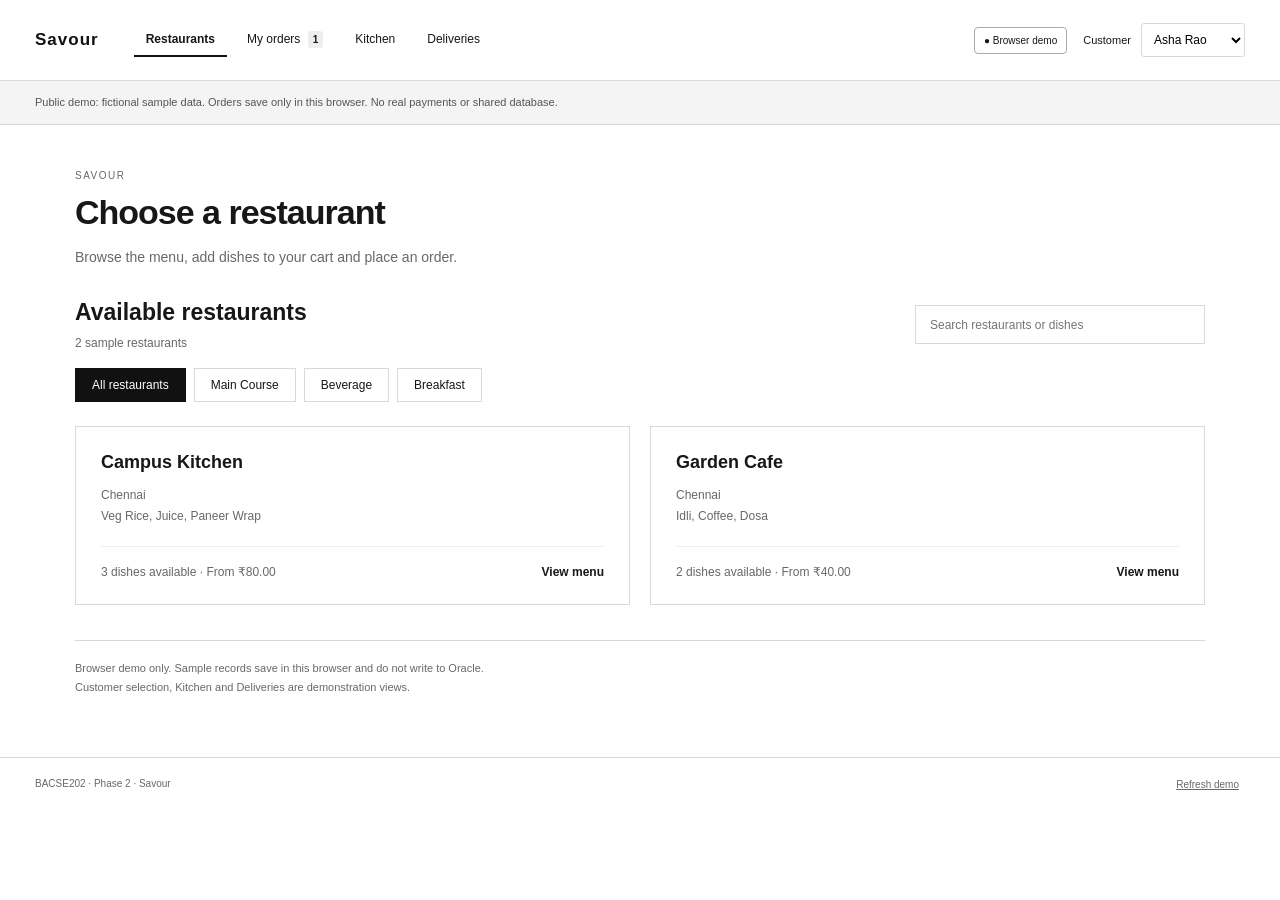
==== index.html @ b851a319 "Rename customer selector label" ====
<!doctype html>
<html lang="en"><head><meta charset="UTF-8"><meta name="viewport" content="width=device-width,initial-scale=1"><title>Savour</title><link rel="stylesheet" href="style.css"></head><body>
<header><a class="brand" href="#">Savour</a><nav><button data-view="browse" class="active">Restaurants</button><button data-view="orders">My orders <b id="order-count">0</b></button><button data-view="kitchen">Kitchen</button><button data-view="delivery">Deliveries</button></nav><div class="header-right"><span id="connection" class="connection">Connecting…</span><label>Customer <select id="customer" aria-label="Customer"></select></label></div></header>
<div class="demo-notice">Public demo: fictional sample data. Orders save only in this browser. No real payments or shared database.</div><main id="main"></main><footer><span>BACSE202 · Phase 2 · Savour</span><button id="refresh">Refresh demo</button></footer>
<dialog id="checkout"><form id="checkout-form"><div class="dialog-heading"><h2>Delivery details</h2><button type="button" class="close" aria-label="Close checkout">×</button></div><p class="muted">Check your order and enter the delivery address.</p><label>Delivery address<input name="address" required maxlength="200" placeholder="Building, block and gate"></label><div class="form-row"><label>City<input name="city" required maxlength="80" value="Chennai"></label><label>Postal code<input name="postal" required maxlength="12" placeholder="600001"></label></div><label>Payment method<select name="method"><option value="CASH">Cash on delivery</option><option value="ONLINE">Online — simulated payment</option></select></label><div id="checkout-summary"></div><p class="fine">This project records simulated payments. It does not process real payments.</p><button type="submit" class="primary full">Place order</button></form></dialog><div id="toast" role="status" aria-live="polite"></div><script src="app.js?v=savour-1"></script></body></html>
---- style.css ----
:root{--ink:#171717;--muted:#686868;--border:#d9d9d9}*{box-sizing:border-box}body{margin:0;background:#fff;color:var(--ink);font:14px Arial,Helvetica,sans-serif}button,input,select{font:inherit}button{cursor:pointer;border:0;background:none;color:inherit}button:disabled{opacity:.4;cursor:not-allowed}button:focus-visible,input:focus-visible,select:focus-visible,a:focus-visible{outline:2px solid #111;outline-offset:4px}header{display:flex;align-items:center;gap:35px;padding:23px 35px;border-bottom:1px solid var(--border);flex-wrap:wrap}.brand{font-weight:800;font-size:17px;letter-spacing:1px;text-decoration:none;color:#111;white-space:nowrap}nav{display:flex;gap:8px}nav button{padding:9px 12px;font-size:12px;border-bottom:2px solid transparent}nav button.active{border-color:#111;font-weight:700}nav b{font-size:10px;margin-left:4px;padding:3px 5px;background:#eee;border-radius:3px}.header-right{margin-left:auto;display:flex;gap:16px;align-items:center;font-size:11px;flex-wrap:wrap}.connection{font-size:10px;padding:7px 9px;border:1px solid #aaa;border-radius:4px}.connection.live{font-weight:700;border-color:#111}select{background:#fff;padding:8px;border:1px solid var(--border);border-radius:3px;font-size:12px}.header-right select{margin-left:7px}main{max-width:1200px;margin:auto;min-height:70vh;padding:45px 35px 60px}h1{font-size:34px;margin:0 0 12px;letter-spacing:-1px}h2{font-size:23px;margin:0 0 10px}h3{font-size:18px;margin:0 0 9px}.eyebrow{display:block;font-size:10px;text-transform:uppercase;letter-spacing:1.5px;color:var(--muted);margin-bottom:12px}.muted{color:var(--muted);line-height:1.7}.section-head{display:flex;justify-content:space-between;align-items:center;margin:30px 0 18px;gap:20px}.section-head p{color:var(--muted);font-size:12px;margin:0}.search{padding:10px 12px;border:1px solid var(--border);width:290px}.search input{border:0;outline:none;width:100%;font-size:12px}.chips{display:flex;gap:8px;flex-wrap:wrap;margin-bottom:24px}.chip{padding:9px 16px;border:1px solid var(--border);font-size:12px}.chip.selected{background:#111;color:white;border-color:#111}.restaurant-grid{display:grid;grid-template-columns:repeat(auto-fit,minmax(260px,1fr));gap:20px}.restaurant-card{border:1px solid var(--border);padding:25px;text-align:left;background:#fff;transition:background .2s}.restaurant-card:hover{background:#f7f7f7}.restaurant-card p{line-height:1.7;color:var(--muted);font-size:12px;min-height:40px}.card-bottom{display:flex;justify-content:space-between;gap:10px;padding-top:18px;margin-top:20px;border-top:1px solid #eee;font-size:12px}.card-bottom span{color:var(--muted)}.hint{border-top:1px solid var(--border);margin-top:35px;padding-top:18px;font-size:11px;line-height:1.7;color:var(--muted)}.back{padding:0;font-size:12px;color:var(--muted);margin-bottom:25px}.menu-heading{margin-bottom:30px}.menu-layout{display:grid;grid-template-columns:minmax(0,1fr) 300px;gap:30px}.menu-list{display:grid;gap:14px}.menu-item{border:1px solid var(--border);padding:22px;display:flex;gap:20px;align-items:center}.item-copy{flex:1}.item-copy p{font-size:12px;line-height:1.7;margin:0 0 12px;color:var(--muted)}.item-copy small{display:block;margin-bottom:9px;font-size:10px;text-transform:uppercase;letter-spacing:1px;color:var(--muted)}.item-copy b{font-size:14px}.add{background:#111;color:white;padding:10px 17px;font-size:12px}.quantity{display:flex;align-items:center;border:1px solid #111}.quantity button{padding:9px 12px}.quantity span{padding:0 10px;font-weight:700;font-size:12px}.cart-panel{border:1px solid #111;padding:24px;align-self:start;position:sticky;top:20px}.cart-panel .fine{margin-top:0}.cart-line{display:flex;justify-content:space-between;gap:15px;font-size:12px;padding:15px 0;border-bottom:1px solid var(--border)}.cart-line small{display:block;margin-top:7px;color:var(--muted)}.cart-empty{color:var(--muted);line-height:1.8;font-size:12px;padding:25px 0}.bill{display:flex;justify-content:space-between;margin:15px 0;font-size:12px;color:var(--muted)}.bill.total{font-size:16px;color:#111;font-weight:700;border-top:1px solid var(--border);padding-top:20px}.primary{background:#111;color:white;padding:13px 17px;font-size:12px;font-weight:700;display:inline-flex;justify-content:space-between;gap:20px}.full{width:100%;margin-top:18px}.fine{font-size:10px;color:var(--muted);line-height:1.8}.pill{border:1px solid #aaa;border-radius:3px;padding:6px 10px;font-size:10px;white-space:nowrap}.order-grid{display:grid;gap:18px;margin-top:25px}.order-card{border:1px solid var(--border);padding:25px}.order-top{display:flex;justify-content:space-between;align-items:start;gap:15px}.order-top small{font-size:10px;color:var(--muted)}.order-detail{display:flex;gap:18px;flex-wrap:wrap;margin:17px 0;font-size:12px;color:var(--muted);line-height:1.8}.order-detail strong{color:#111}.progress{display:flex;gap:6px;margin:20px 0}.progress span{height:3px;background:#ddd;flex:1}.progress span.done{background:#111}.order-actions{display:flex;gap:8px;flex-wrap:wrap;align-items:center}.secondary{border:1px solid #111;padding:9px 12px;font-size:11px}.empty-state{border:1px dashed var(--border);padding:45px;text-align:center;margin-top:30px}.empty-state .primary{margin-top:15px}.partners{display:flex;gap:15px;margin:25px 0;flex-wrap:wrap}.partner{padding:16px 20px;border:1px solid var(--border);font-size:12px}.partner small{display:block;margin-top:8px;color:var(--muted)}table{width:100%;border-collapse:collapse;margin:20px 0}th,td{border-bottom:1px solid var(--border);padding:17px 12px;text-align:left;font-size:12px}th{background:#f5f5f5;font-size:10px;letter-spacing:1px}td input[type=number]{width:90px;padding:8px;border:1px solid var(--border)}footer{padding:20px 35px;border-top:1px solid var(--border);font-size:10px;color:var(--muted);display:flex;justify-content:space-between;gap:15px}footer button{font-size:10px;text-decoration:underline}dialog{width:500px;max-width:calc(100% - 30px);padding:30px;border:1px solid #111;color:#111}dialog::backdrop{background:#0006}.dialog-heading{display:flex;justify-content:space-between;align-items:start}.close{font-size:25px;padding:0 5px}form>label,.form-row label{display:block;font-size:12px;font-weight:700;margin-top:20px}form input,form>label select{width:100%;padding:12px;border:1px solid var(--border);margin-top:8px;background:white}.form-row{display:flex;gap:15px}.form-row label{flex:1}#checkout-summary{margin-top:25px}#toast{position:fixed;left:50%;bottom:25px;transform:translateX(-50%);background:#111;color:#fff;padding:15px 22px;font-size:12px;opacity:0;pointer-events:none;max-width:90%;z-index:10;transition:opacity .2s}#toast.show{opacity:1}#toast.error{background:white;color:#111;border:2px solid #111}
@media(max-width:950px){header{gap:18px;padding:20px}.header-right{margin-left:0;width:100%}.menu-layout{grid-template-columns:1fr 280px}main{padding:30px 20px}}@media(max-width:650px){h1{font-size:28px}header{gap:12px}.brand{width:100%}nav{width:100%;justify-content:space-between;gap:0}nav button{padding:9px 7px;font-size:11px}.header-right{gap:12px}.menu-layout{grid-template-columns:1fr}.cart-panel{position:static}.section-head{flex-direction:column;align-items:start}.search{width:100%}.restaurant-grid{grid-template-columns:1fr}.menu-item{padding:17px;gap:12px}.order-top{gap:10px}.order-card{padding:20px}table{display:block;overflow-x:auto}footer{padding:20px}.form-row{display:block}}

.demo-notice{padding:12px 35px;background:#f4f4f4;border-bottom:1px solid #d9d9d9;font-size:11px;line-height:1.7;color:#555}
@media(max-width:650px){.demo-notice{padding:12px 20px}}
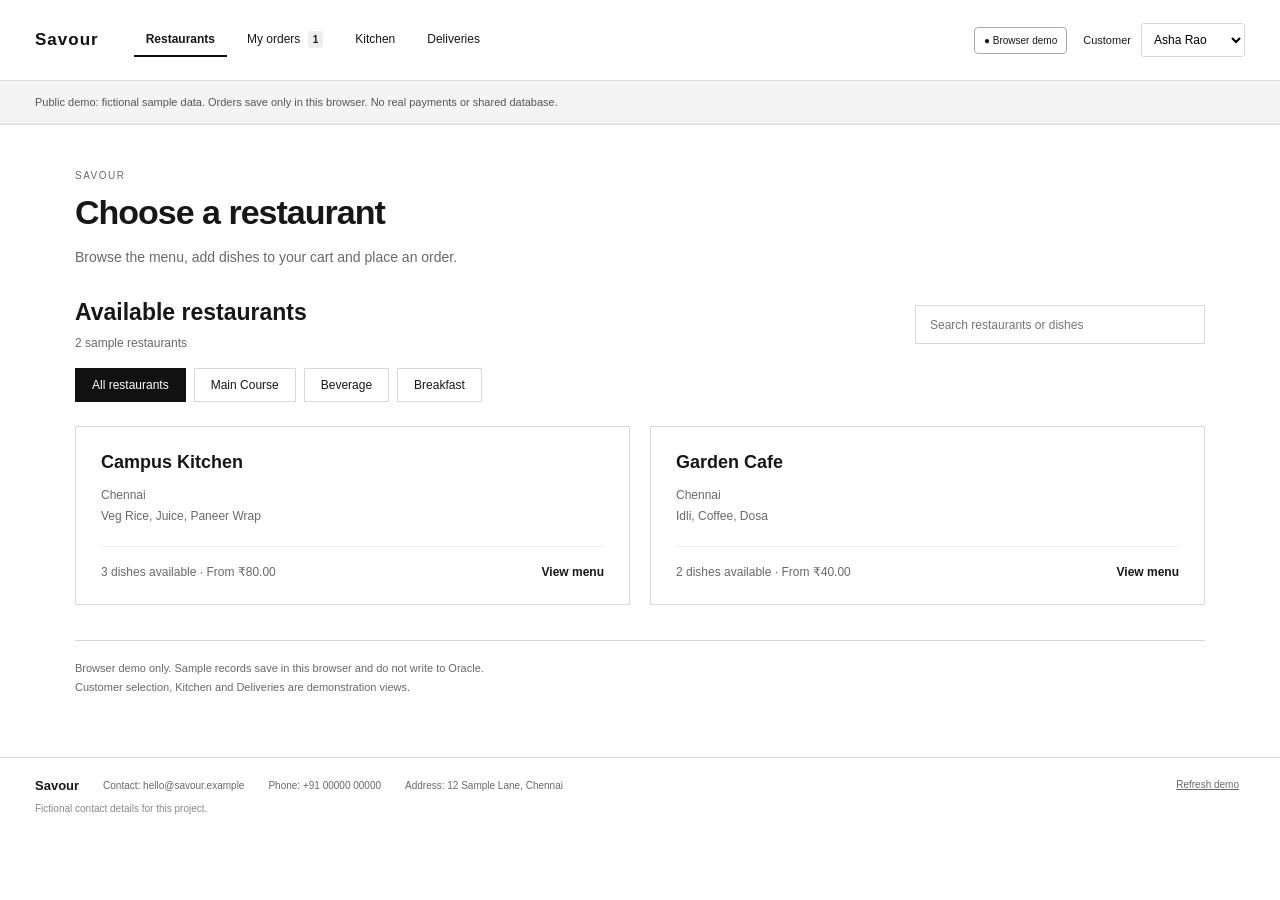
==== commit db5828ed: "Add fictional Savour company contacts to footer" ====
--- a/index.html
+++ b/index.html
@@ -1,5 +1,5 @@
 <!doctype html>
-<html lang="en"><head><meta charset="UTF-8"><meta name="viewport" content="width=device-width,initial-scale=1"><title>Savour</title><link rel="stylesheet" href="style.css"></head><body>
+<html lang="en"><head><meta charset="UTF-8"><meta name="viewport" content="width=device-width,initial-scale=1"><title>Savour</title><link rel="stylesheet" href="style.css?v=contact-1"></head><body>
 <header><a class="brand" href="#">Savour</a><nav><button data-view="browse" class="active">Restaurants</button><button data-view="orders">My orders <b id="order-count">0</b></button><button data-view="kitchen">Kitchen</button><button data-view="delivery">Deliveries</button></nav><div class="header-right"><span id="connection" class="connection">Connecting…</span><label>Customer <select id="customer" aria-label="Customer"></select></label></div></header>
-<div class="demo-notice">Public demo: fictional sample data. Orders save only in this browser. No real payments or shared database.</div><main id="main"></main><footer><span>BACSE202 · Phase 2 · Savour</span><button id="refresh">Refresh demo</button></footer>
+<div class="demo-notice">Public demo: fictional sample data. Orders save only in this browser. No real payments or shared database.</div><main id="main"></main><footer><div class="company-contact"><strong>Savour</strong><span>Contact: hello@savour.example</span><span>Phone: +91 00000 00000</span><span>Address: 12 Sample Lane, Chennai</span><small>Fictional contact details for this project.</small></div><button id="refresh">Refresh demo</button></footer>
 <dialog id="checkout"><form id="checkout-form"><div class="dialog-heading"><h2>Delivery details</h2><button type="button" class="close" aria-label="Close checkout">×</button></div><p class="muted">Check your order and enter the delivery address.</p><label>Delivery address<input name="address" required maxlength="200" placeholder="Building, block and gate"></label><div class="form-row"><label>City<input name="city" required maxlength="80" value="Chennai"></label><label>Postal code<input name="postal" required maxlength="12" placeholder="600001"></label></div><label>Payment method<select name="method"><option value="CASH">Cash on delivery</option><option value="ONLINE">Online — simulated payment</option></select></label><div id="checkout-summary"></div><p class="fine">This project records simulated payments. It does not process real payments.</p><button type="submit" class="primary full">Place order</button></form></dialog><div id="toast" role="status" aria-live="polite"></div><script src="app.js?v=savour-1"></script></body></html>
--- a/style.css
+++ b/style.css
@@ -3,3 +3,5 @@
 
 .demo-notice{padding:12px 35px;background:#f4f4f4;border-bottom:1px solid #d9d9d9;font-size:11px;line-height:1.7;color:#555}
 @media(max-width:650px){.demo-notice{padding:12px 20px}}
+
+.company-contact{display:flex;flex-wrap:wrap;gap:10px 24px;align-items:center}.company-contact strong{font-size:13px;color:#171717}.company-contact small{flex-basis:100%;font-size:10px;color:#888}footer{align-items:flex-start}footer button{white-space:nowrap}@media(max-width:650px){.company-contact{flex-direction:column;align-items:flex-start;gap:8px}.company-contact small{flex-basis:auto}}
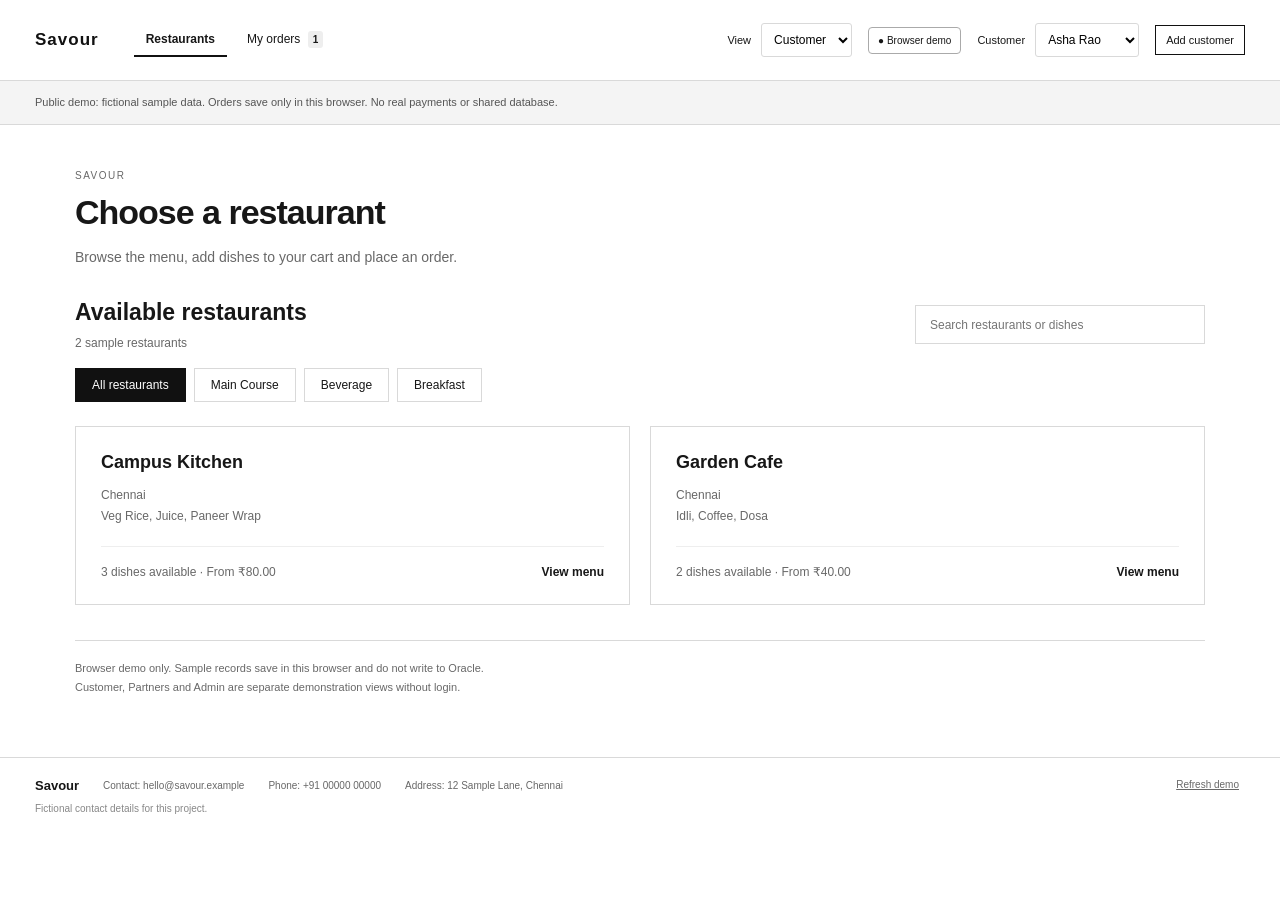
==== commit ed115bc5: "Separate customer and partner views and add role profiles" ====
--- a/index.html
+++ b/index.html
@@ -1,5 +1,5 @@
 <!doctype html>
-<html lang="en"><head><meta charset="UTF-8"><meta name="viewport" content="width=device-width,initial-scale=1"><title>Savour</title><link rel="stylesheet" href="style.css?v=contact-1"></head><body>
-<header><a class="brand" href="#">Savour</a><nav><button data-view="browse" class="active">Restaurants</button><button data-view="orders">My orders <b id="order-count">0</b></button><button data-view="kitchen">Kitchen</button><button data-view="delivery">Deliveries</button></nav><div class="header-right"><span id="connection" class="connection">Connecting…</span><label>Customer <select id="customer" aria-label="Customer"></select></label></div></header>
+<html lang="en"><head><meta charset="UTF-8"><meta name="viewport" content="width=device-width,initial-scale=1"><title>Savour</title><link rel="stylesheet" href="style.css?v=roles-1"></head><body>
+<header><a class="brand" href="#">Savour</a><nav><button data-view="browse" class="active">Restaurants</button><button data-view="orders">My orders <b id="order-count">0</b></button><button data-view="kitchen" hidden>Admin</button><button data-view="delivery" hidden>Partners</button></nav><div class="header-right"><label>View <select id="role" aria-label="View"><option value="customer">Customer</option><option value="partner">Partners</option><option value="admin">Admin</option></select></label><span id="connection" class="connection">Connecting…</span><label id="customer-control">Customer <select id="customer" aria-label="Customer"></select></label><label id="partner-control" hidden>Partner <select id="partner-profile" aria-label="Partner"></select></label><button id="add-profile" class="secondary">Add customer</button></div></header>
 <div class="demo-notice">Public demo: fictional sample data. Orders save only in this browser. No real payments or shared database.</div><main id="main"></main><footer><div class="company-contact"><strong>Savour</strong><span>Contact: hello@savour.example</span><span>Phone: +91 00000 00000</span><span>Address: 12 Sample Lane, Chennai</span><small>Fictional contact details for this project.</small></div><button id="refresh">Refresh demo</button></footer>
-<dialog id="checkout"><form id="checkout-form"><div class="dialog-heading"><h2>Delivery details</h2><button type="button" class="close" aria-label="Close checkout">×</button></div><p class="muted">Check your order and enter the delivery address.</p><label>Delivery address<input name="address" required maxlength="200" placeholder="Building, block and gate"></label><div class="form-row"><label>City<input name="city" required maxlength="80" value="Chennai"></label><label>Postal code<input name="postal" required maxlength="12" placeholder="600001"></label></div><label>Payment method<select name="method"><option value="CASH">Cash on delivery</option><option value="ONLINE">Online — simulated payment</option></select></label><div id="checkout-summary"></div><p class="fine">This project records simulated payments. It does not process real payments.</p><button type="submit" class="primary full">Place order</button></form></dialog><div id="toast" role="status" aria-live="polite"></div><script src="app.js?v=savour-1"></script></body></html>
+<dialog id="checkout"><form id="checkout-form"><div class="dialog-heading"><h2>Delivery details</h2><button type="button" class="close" aria-label="Close checkout">×</button></div><p class="muted">Check your order and enter the delivery address.</p><label>Delivery address<input name="address" required maxlength="200" placeholder="Building, block and gate"></label><div class="form-row"><label>City<input name="city" required maxlength="80" value="Chennai"></label><label>Postal code<input name="postal" required maxlength="12" placeholder="600001"></label></div><label>Payment method<select name="method"><option value="CASH">Cash on delivery</option><option value="ONLINE">Online — simulated payment</option></select></label><div id="checkout-summary"></div><p class="fine">This project records simulated payments. It does not process real payments.</p><button type="submit" class="primary full">Place order</button></form></dialog><dialog id="profile-dialog"><form id="profile-form"><div class="dialog-heading"><h2 id="profile-heading">Add customer</h2><button type="button" id="close-profile" class="close" aria-label="Close profile form">×</button></div><p class="muted">Create a profile or add this role to an existing person.</p><label>Profile<select id="existing-profile" name="existing"><option value="">Create a new person</option></select></label><label>Your name<input id="profile-name" name="name" required maxlength="100" placeholder="Enter a name"></label><label id="transport-control" hidden>Transport<select name="transport"><option value="MOTORBIKE">Motorbike</option><option value="BICYCLE">Bicycle</option><option value="CAR">Car</option><option value="WALK">On foot</option></select></label><p class="fine">Names are not unique. Every person receives an ID. A person may have both customer and partner roles.</p><button type="submit" class="primary full">Save profile</button></form></dialog><div id="toast" role="status" aria-live="polite"></div><script src="app.js?v=roles-1"></script></body></html>
--- a/style.css
+++ b/style.css
@@ -5,3 +5,5 @@
 @media(max-width:650px){.demo-notice{padding:12px 20px}}
 
 .company-contact{display:flex;flex-wrap:wrap;gap:10px 24px;align-items:center}.company-contact strong{font-size:13px;color:#171717}.company-contact small{flex-basis:100%;font-size:10px;color:#888}footer{align-items:flex-start}footer button{white-space:nowrap}@media(max-width:650px){.company-contact{flex-direction:column;align-items:flex-start;gap:8px}.company-contact small{flex-basis:auto}}
+
+[hidden]{display:none!important}.header-right #add-profile{font-size:11px;padding:8px 10px}.role-note{font-size:11px;color:#686868;margin-bottom:25px}
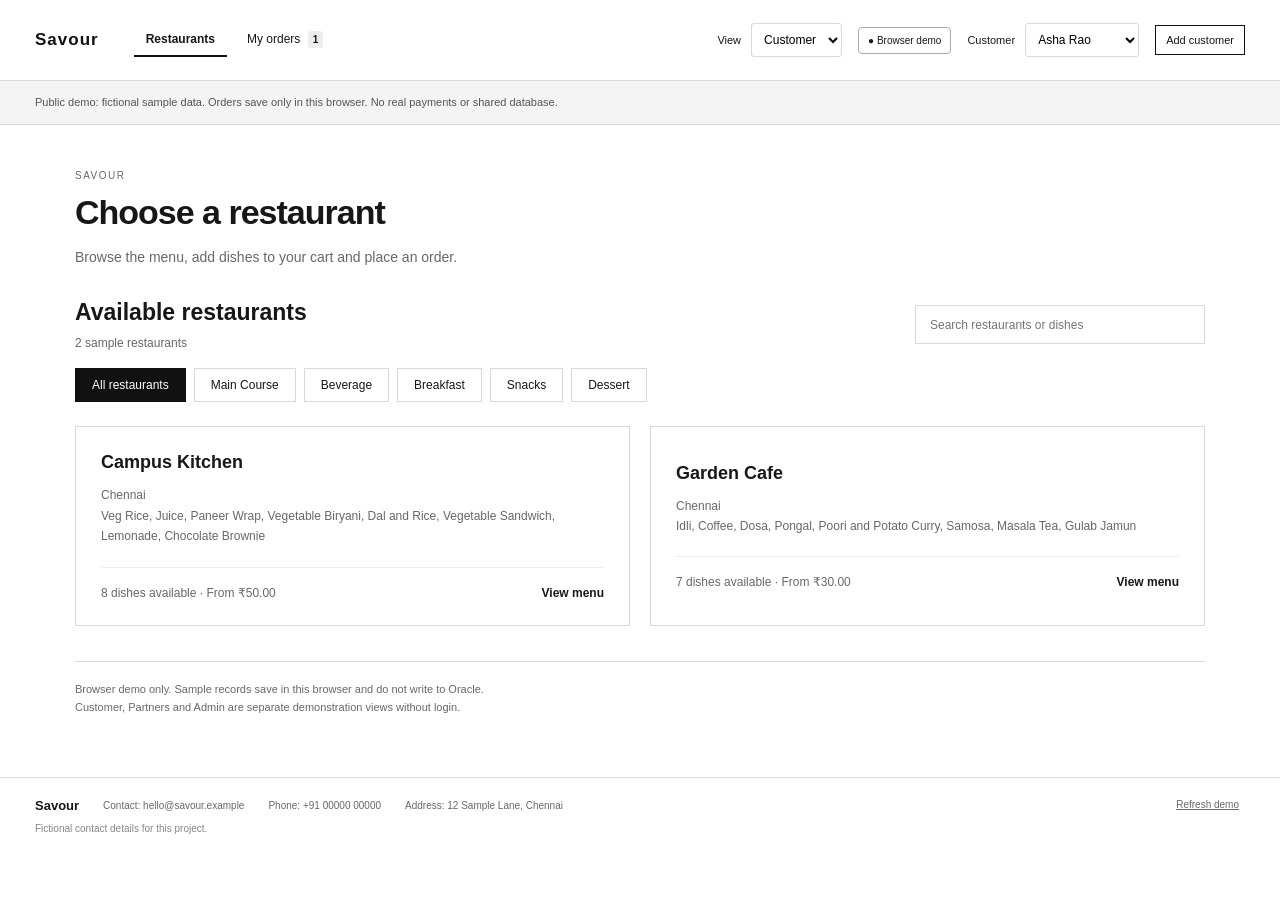
==== commit 8704c826: "Add restaurant menu dropdown, creation forms and more sample choices" ====
--- a/index.html
+++ b/index.html
@@ -1,5 +1,5 @@
 <!doctype html>
-<html lang="en"><head><meta charset="UTF-8"><meta name="viewport" content="width=device-width,initial-scale=1"><title>Savour</title><link rel="stylesheet" href="style.css?v=roles-1"></head><body>
+<html lang="en"><head><meta charset="UTF-8"><meta name="viewport" content="width=device-width,initial-scale=1"><title>Savour</title><link rel="stylesheet" href="style.css?v=restaurants-4"></head><body>
 <header><a class="brand" href="#">Savour</a><nav><button data-view="browse" class="active">Restaurants</button><button data-view="orders">My orders <b id="order-count">0</b></button><button data-view="kitchen" hidden>Admin</button><button data-view="delivery" hidden>Partners</button></nav><div class="header-right"><label>View <select id="role" aria-label="View"><option value="customer">Customer</option><option value="partner">Partners</option><option value="admin">Admin</option></select></label><span id="connection" class="connection">Connecting…</span><label id="customer-control">Customer <select id="customer" aria-label="Customer"></select></label><label id="partner-control" hidden>Partner <select id="partner-profile" aria-label="Partner"></select></label><button id="add-profile" class="secondary">Add customer</button></div></header>
 <div class="demo-notice">Public demo: fictional sample data. Orders save only in this browser. No real payments or shared database.</div><main id="main"></main><footer><div class="company-contact"><strong>Savour</strong><span>Contact: hello@savour.example</span><span>Phone: +91 00000 00000</span><span>Address: 12 Sample Lane, Chennai</span><small>Fictional contact details for this project.</small></div><button id="refresh">Refresh demo</button></footer>
-<dialog id="checkout"><form id="checkout-form"><div class="dialog-heading"><h2>Delivery details</h2><button type="button" class="close" aria-label="Close checkout">×</button></div><p class="muted">Check your order and enter the delivery address.</p><label>Delivery address<input name="address" required maxlength="200" placeholder="Building, block and gate"></label><div class="form-row"><label>City<input name="city" required maxlength="80" value="Chennai"></label><label>Postal code<input name="postal" required maxlength="12" placeholder="600001"></label></div><label>Payment method<select name="method"><option value="CASH">Cash on delivery</option><option value="ONLINE">Online — simulated payment</option></select></label><div id="checkout-summary"></div><p class="fine">This project records simulated payments. It does not process real payments.</p><button type="submit" class="primary full">Place order</button></form></dialog><dialog id="profile-dialog"><form id="profile-form"><div class="dialog-heading"><h2 id="profile-heading">Add customer</h2><button type="button" id="close-profile" class="close" aria-label="Close profile form">×</button></div><p class="muted">Create a profile or add this role to an existing person.</p><label>Profile<select id="existing-profile" name="existing"><option value="">Create a new person</option></select></label><label>Your name<input id="profile-name" name="name" required maxlength="100" placeholder="Enter a name"></label><label id="transport-control" hidden>Transport<select name="transport"><option value="MOTORBIKE">Motorbike</option><option value="BICYCLE">Bicycle</option><option value="CAR">Car</option><option value="WALK">On foot</option></select></label><p class="fine">Names are not unique. Every person receives an ID. A person may have both customer and partner roles.</p><button type="submit" class="primary full">Save profile</button></form></dialog><div id="toast" role="status" aria-live="polite"></div><script src="app.js?v=roles-1"></script></body></html>
+<dialog id="checkout"><form id="checkout-form"><div class="dialog-heading"><h2>Delivery details</h2><button type="button" class="close" aria-label="Close checkout">×</button></div><p class="muted">Check your order and enter the delivery address.</p><label>Delivery address<input name="address" required maxlength="200" placeholder="Building, block and gate"></label><div class="form-row"><label>City<input name="city" required maxlength="80" value="Chennai"></label><label>Postal code<input name="postal" required maxlength="12" placeholder="600001"></label></div><label>Payment method<select name="method"><option value="CASH">Cash on delivery</option><option value="ONLINE">Online — simulated payment</option></select></label><div id="checkout-summary"></div><p class="fine">This project records simulated payments. It does not process real payments.</p><button type="submit" class="primary full">Place order</button></form></dialog><dialog id="profile-dialog"><form id="profile-form"><div class="dialog-heading"><h2 id="profile-heading">Add customer</h2><button type="button" id="close-profile" class="close" aria-label="Close profile form">×</button></div><p class="muted">Create a profile or add this role to an existing person.</p><label>Profile<select id="existing-profile" name="existing"><option value="">Create a new person</option></select></label><label>Your name<input id="profile-name" name="name" required maxlength="100" placeholder="Enter a name"></label><label id="transport-control" hidden>Transport<select name="transport"><option value="MOTORBIKE">Motorbike</option><option value="BICYCLE">Bicycle</option><option value="CAR">Car</option><option value="WALK">On foot</option></select></label><p class="fine">Names are not unique. Every person receives an ID. A person may have both customer and partner roles.</p><button type="submit" class="primary full">Save profile</button></form></dialog><dialog id="food-dialog"><form id="food-form"><div class="dialog-heading"><h2>Add food</h2><button id="close-food" type="button" class="close" aria-label="Close food form">×</button></div><p class="muted">Add a dish to a restaurant's menu.</p><label>Restaurant<select id="food-restaurant" name="restaurant" aria-label="Food restaurant"></select></label><label>Food name<input name="name" required maxlength="120" placeholder="For example, Vegetable Pulao"></label><label>Category<input name="category" required maxlength="60" placeholder="For example, Main Course"></label><label>Price (₹)<input name="price" type="number" min="0.01" max="99999999.99" step="0.01" required></label><label class="availability-option"><input name="available" type="checkbox" value="1" checked> Available to order</label><button class="primary full" type="submit">Save food</button></form></dialog><dialog id="restaurant-dialog"><form id="restaurant-form"><div class="dialog-heading"><h2>Add restaurant</h2><button id="close-restaurant" type="button" class="close" aria-label="Close restaurant form">×</button></div><p class="muted">Create a restaurant, then add dishes to its menu.</p><label>Restaurant name<input name="name" required maxlength="120"></label><label>Address<input name="address" required maxlength="200"></label><div class="form-row"><label>City<input name="city" required maxlength="80" value="Chennai"></label><label>Postal code<input name="postal" required maxlength="12"></label></div><label>Phone (optional)<input name="phone" type="tel" maxlength="20"></label><button type="submit" class="primary full">Save restaurant</button></form></dialog><div id="toast" role="status" aria-live="polite"></div><script src="app.js?v=restaurants-4"></script></body></html>
--- a/style.css
+++ b/style.css
@@ -7,3 +7,5 @@
 .company-contact{display:flex;flex-wrap:wrap;gap:10px 24px;align-items:center}.company-contact strong{font-size:13px;color:#171717}.company-contact small{flex-basis:100%;font-size:10px;color:#888}footer{align-items:flex-start}footer button{white-space:nowrap}@media(max-width:650px){.company-contact{flex-direction:column;align-items:flex-start;gap:8px}.company-contact small{flex-basis:auto}}
 
 [hidden]{display:none!important}.header-right #add-profile{font-size:11px;padding:8px 10px}.role-note{font-size:11px;color:#686868;margin-bottom:25px}
+
+.menu-controls{display:flex;align-items:center;gap:18px;flex-wrap:wrap;margin:0 0 24px}.menu-controls label{display:flex;align-items:center;gap:10px;font-size:12px}.menu-controls select{min-width:210px}.availability-option{display:flex;align-items:center;gap:8px}#food-form .availability-option input{width:auto}
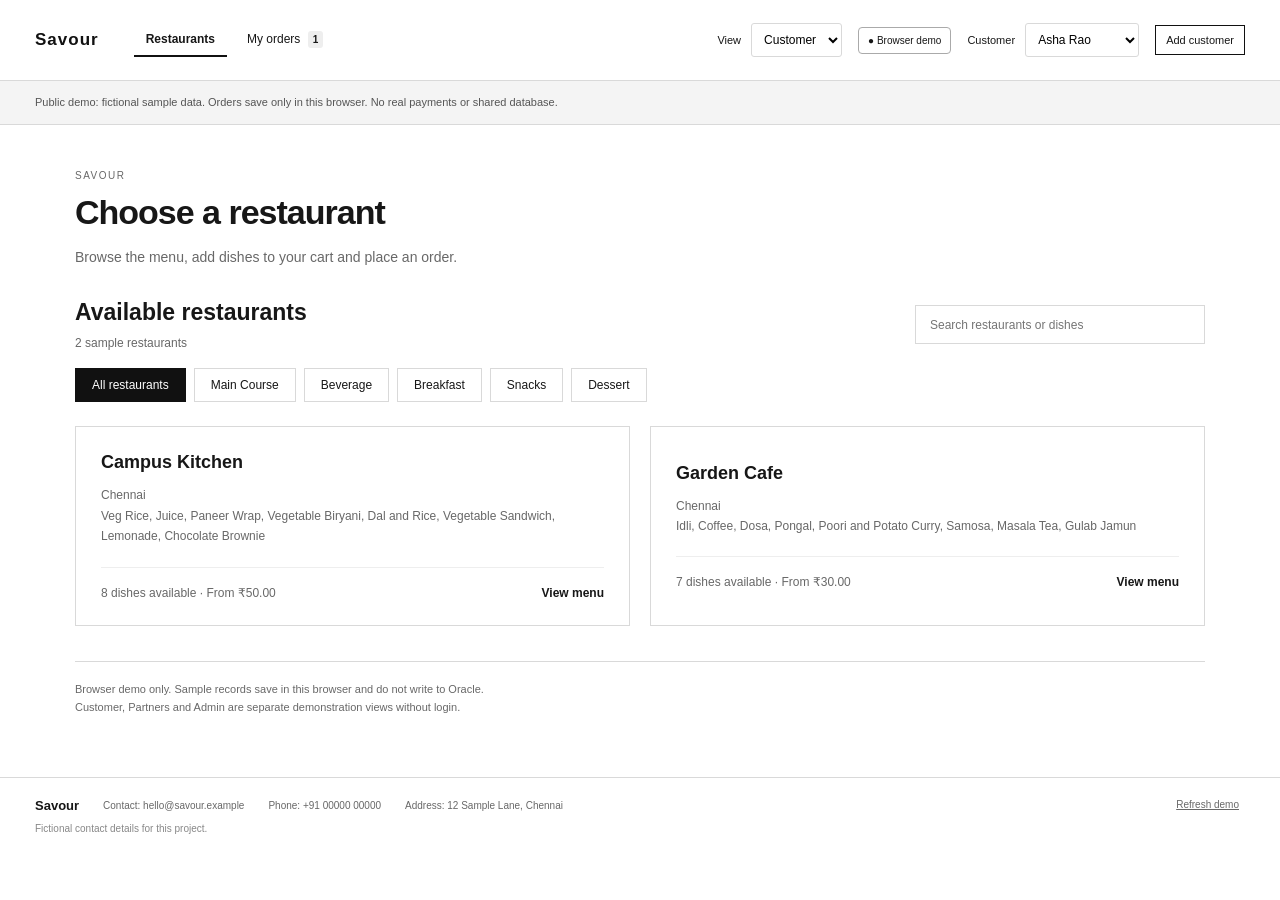
==== commit fa17cba4: "Allow customer, partner or both when adding users" ====
--- a/index.html
+++ b/index.html
@@ -1,5 +1,5 @@
 <!doctype html>
-<html lang="en"><head><meta charset="UTF-8"><meta name="viewport" content="width=device-width,initial-scale=1"><title>Savour</title><link rel="stylesheet" href="style.css?v=restaurants-4"></head><body>
+<html lang="en"><head><meta charset="UTF-8"><meta name="viewport" content="width=device-width,initial-scale=1"><title>Savour</title><link rel="stylesheet" href="style.css?v=user-roles-5"></head><body>
 <header><a class="brand" href="#">Savour</a><nav><button data-view="browse" class="active">Restaurants</button><button data-view="orders">My orders <b id="order-count">0</b></button><button data-view="kitchen" hidden>Admin</button><button data-view="delivery" hidden>Partners</button></nav><div class="header-right"><label>View <select id="role" aria-label="View"><option value="customer">Customer</option><option value="partner">Partners</option><option value="admin">Admin</option></select></label><span id="connection" class="connection">Connecting…</span><label id="customer-control">Customer <select id="customer" aria-label="Customer"></select></label><label id="partner-control" hidden>Partner <select id="partner-profile" aria-label="Partner"></select></label><button id="add-profile" class="secondary">Add customer</button></div></header>
 <div class="demo-notice">Public demo: fictional sample data. Orders save only in this browser. No real payments or shared database.</div><main id="main"></main><footer><div class="company-contact"><strong>Savour</strong><span>Contact: hello@savour.example</span><span>Phone: +91 00000 00000</span><span>Address: 12 Sample Lane, Chennai</span><small>Fictional contact details for this project.</small></div><button id="refresh">Refresh demo</button></footer>
-<dialog id="checkout"><form id="checkout-form"><div class="dialog-heading"><h2>Delivery details</h2><button type="button" class="close" aria-label="Close checkout">×</button></div><p class="muted">Check your order and enter the delivery address.</p><label>Delivery address<input name="address" required maxlength="200" placeholder="Building, block and gate"></label><div class="form-row"><label>City<input name="city" required maxlength="80" value="Chennai"></label><label>Postal code<input name="postal" required maxlength="12" placeholder="600001"></label></div><label>Payment method<select name="method"><option value="CASH">Cash on delivery</option><option value="ONLINE">Online — simulated payment</option></select></label><div id="checkout-summary"></div><p class="fine">This project records simulated payments. It does not process real payments.</p><button type="submit" class="primary full">Place order</button></form></dialog><dialog id="profile-dialog"><form id="profile-form"><div class="dialog-heading"><h2 id="profile-heading">Add customer</h2><button type="button" id="close-profile" class="close" aria-label="Close profile form">×</button></div><p class="muted">Create a profile or add this role to an existing person.</p><label>Profile<select id="existing-profile" name="existing"><option value="">Create a new person</option></select></label><label>Your name<input id="profile-name" name="name" required maxlength="100" placeholder="Enter a name"></label><label id="transport-control" hidden>Transport<select name="transport"><option value="MOTORBIKE">Motorbike</option><option value="BICYCLE">Bicycle</option><option value="CAR">Car</option><option value="WALK">On foot</option></select></label><p class="fine">Names are not unique. Every person receives an ID. A person may have both customer and partner roles.</p><button type="submit" class="primary full">Save profile</button></form></dialog><dialog id="food-dialog"><form id="food-form"><div class="dialog-heading"><h2>Add food</h2><button id="close-food" type="button" class="close" aria-label="Close food form">×</button></div><p class="muted">Add a dish to a restaurant's menu.</p><label>Restaurant<select id="food-restaurant" name="restaurant" aria-label="Food restaurant"></select></label><label>Food name<input name="name" required maxlength="120" placeholder="For example, Vegetable Pulao"></label><label>Category<input name="category" required maxlength="60" placeholder="For example, Main Course"></label><label>Price (₹)<input name="price" type="number" min="0.01" max="99999999.99" step="0.01" required></label><label class="availability-option"><input name="available" type="checkbox" value="1" checked> Available to order</label><button class="primary full" type="submit">Save food</button></form></dialog><dialog id="restaurant-dialog"><form id="restaurant-form"><div class="dialog-heading"><h2>Add restaurant</h2><button id="close-restaurant" type="button" class="close" aria-label="Close restaurant form">×</button></div><p class="muted">Create a restaurant, then add dishes to its menu.</p><label>Restaurant name<input name="name" required maxlength="120"></label><label>Address<input name="address" required maxlength="200"></label><div class="form-row"><label>City<input name="city" required maxlength="80" value="Chennai"></label><label>Postal code<input name="postal" required maxlength="12"></label></div><label>Phone (optional)<input name="phone" type="tel" maxlength="20"></label><button type="submit" class="primary full">Save restaurant</button></form></dialog><div id="toast" role="status" aria-live="polite"></div><script src="app.js?v=restaurants-4"></script></body></html>
+<dialog id="checkout"><form id="checkout-form"><div class="dialog-heading"><h2>Delivery details</h2><button type="button" class="close" aria-label="Close checkout">×</button></div><p class="muted">Check your order and enter the delivery address.</p><label>Delivery address<input name="address" required maxlength="200" placeholder="Building, block and gate"></label><div class="form-row"><label>City<input name="city" required maxlength="80" value="Chennai"></label><label>Postal code<input name="postal" required maxlength="12" placeholder="600001"></label></div><label>Payment method<select name="method"><option value="CASH">Cash on delivery</option><option value="ONLINE">Online — simulated payment</option></select></label><div id="checkout-summary"></div><p class="fine">This project records simulated payments. It does not process real payments.</p><button type="submit" class="primary full">Place order</button></form></dialog><dialog id="profile-dialog"><form id="profile-form"><div class="dialog-heading"><h2 id="profile-heading">Add customer</h2><button type="button" id="close-profile" class="close" aria-label="Close profile form">×</button></div><p class="muted">Create a profile or add this role to an existing person.</p><label>Profile<select id="existing-profile" name="existing"><option value="">Create a new person</option></select></label><label>Role<select id="profile-role" name="role" aria-label="New user role"><option value="customer">Customer</option><option value="partner">Delivery partner</option><option value="both">Both</option></select></label><label>Your name<input id="profile-name" name="name" required maxlength="100" placeholder="Enter a name"></label><label id="transport-control" hidden>Transport<select name="transport"><option value="MOTORBIKE">Motorbike</option><option value="BICYCLE">Bicycle</option><option value="CAR">Car</option><option value="WALK">On foot</option></select></label><p class="fine">Names are not unique. Every person receives an ID. A person may have both customer and partner roles.</p><button type="submit" class="primary full">Save profile</button></form></dialog><dialog id="food-dialog"><form id="food-form"><div class="dialog-heading"><h2>Add food</h2><button id="close-food" type="button" class="close" aria-label="Close food form">×</button></div><p class="muted">Add a dish to a restaurant's menu.</p><label>Restaurant<select id="food-restaurant" name="restaurant" aria-label="Food restaurant"></select></label><label>Food name<input name="name" required maxlength="120" placeholder="For example, Vegetable Pulao"></label><label>Category<input name="category" required maxlength="60" placeholder="For example, Main Course"></label><label>Price (₹)<input name="price" type="number" min="0.01" max="99999999.99" step="0.01" required></label><label class="availability-option"><input name="available" type="checkbox" value="1" checked> Available to order</label><button class="primary full" type="submit">Save food</button></form></dialog><dialog id="restaurant-dialog"><form id="restaurant-form"><div class="dialog-heading"><h2>Add restaurant</h2><button id="close-restaurant" type="button" class="close" aria-label="Close restaurant form">×</button></div><p class="muted">Create a restaurant, then add dishes to its menu.</p><label>Restaurant name<input name="name" required maxlength="120"></label><label>Address<input name="address" required maxlength="200"></label><div class="form-row"><label>City<input name="city" required maxlength="80" value="Chennai"></label><label>Postal code<input name="postal" required maxlength="12"></label></div><label>Phone (optional)<input name="phone" type="tel" maxlength="20"></label><button type="submit" class="primary full">Save restaurant</button></form></dialog><div id="toast" role="status" aria-live="polite"></div><script src="app.js?v=user-roles-5"></script></body></html>
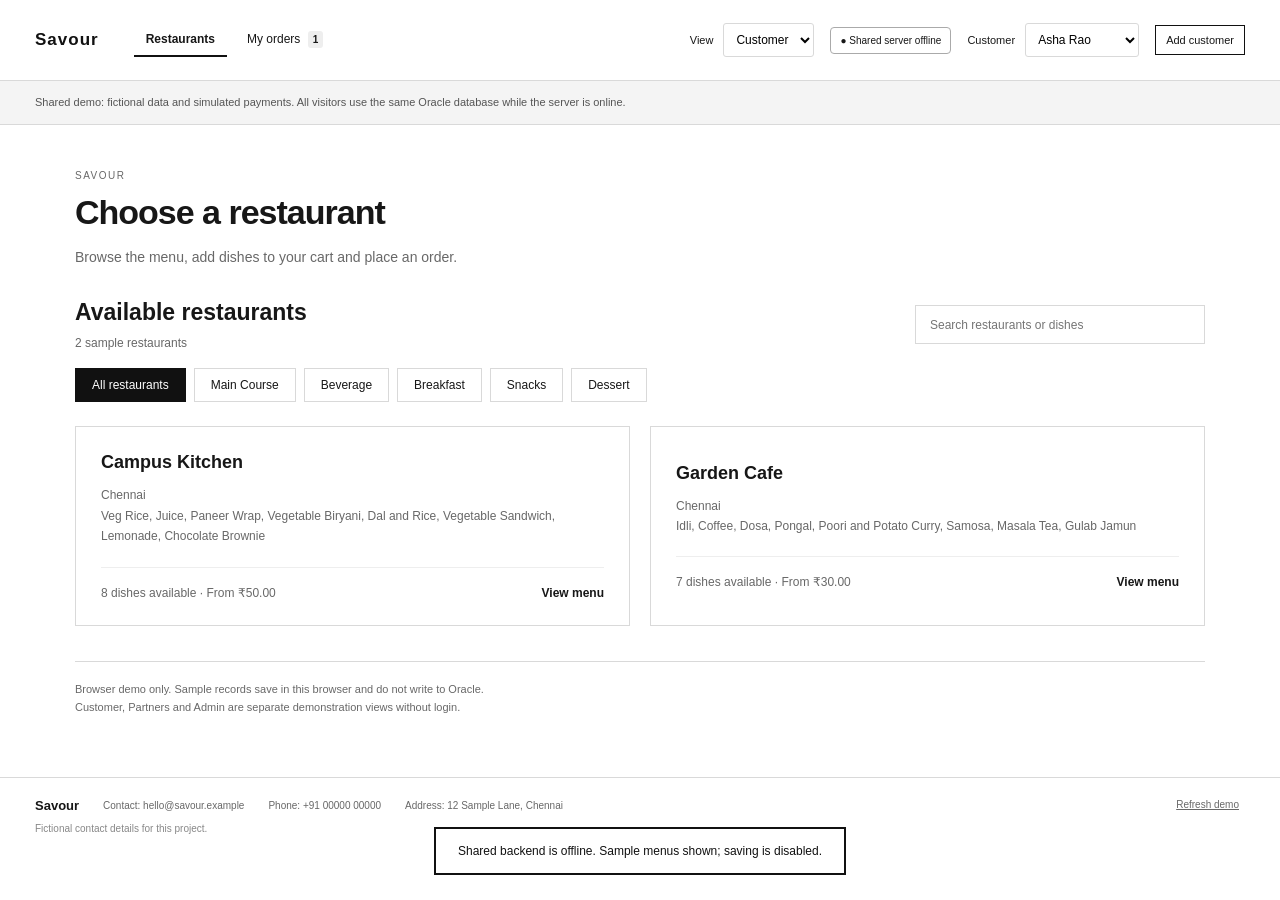
==== commit 7a936a21: "Connect Savour to shared Oracle backend and add partner removal" ====
--- a/index.html
+++ b/index.html
@@ -1,5 +1,5 @@
 <!doctype html>
-<html lang="en"><head><meta charset="UTF-8"><meta name="viewport" content="width=device-width,initial-scale=1"><title>Savour</title><link rel="stylesheet" href="style.css?v=user-roles-5"></head><body>
+<html lang="en"><head><meta charset="UTF-8"><meta name="viewport" content="width=device-width,initial-scale=1"><title>Savour</title><link rel="stylesheet" href="style.css?v=shared-7"></head><body>
 <header><a class="brand" href="#">Savour</a><nav><button data-view="browse" class="active">Restaurants</button><button data-view="orders">My orders <b id="order-count">0</b></button><button data-view="kitchen" hidden>Admin</button><button data-view="delivery" hidden>Partners</button></nav><div class="header-right"><label>View <select id="role" aria-label="View"><option value="customer">Customer</option><option value="partner">Partners</option><option value="admin">Admin</option></select></label><span id="connection" class="connection">Connecting…</span><label id="customer-control">Customer <select id="customer" aria-label="Customer"></select></label><label id="partner-control" hidden>Partner <select id="partner-profile" aria-label="Partner"></select></label><button id="add-profile" class="secondary">Add customer</button></div></header>
-<div class="demo-notice">Public demo: fictional sample data. Orders save only in this browser. No real payments or shared database.</div><main id="main"></main><footer><div class="company-contact"><strong>Savour</strong><span>Contact: hello@savour.example</span><span>Phone: +91 00000 00000</span><span>Address: 12 Sample Lane, Chennai</span><small>Fictional contact details for this project.</small></div><button id="refresh">Refresh demo</button></footer>
-<dialog id="checkout"><form id="checkout-form"><div class="dialog-heading"><h2>Delivery details</h2><button type="button" class="close" aria-label="Close checkout">×</button></div><p class="muted">Check your order and enter the delivery address.</p><label>Delivery address<input name="address" required maxlength="200" placeholder="Building, block and gate"></label><div class="form-row"><label>City<input name="city" required maxlength="80" value="Chennai"></label><label>Postal code<input name="postal" required maxlength="12" placeholder="600001"></label></div><label>Payment method<select name="method"><option value="CASH">Cash on delivery</option><option value="ONLINE">Online — simulated payment</option></select></label><div id="checkout-summary"></div><p class="fine">This project records simulated payments. It does not process real payments.</p><button type="submit" class="primary full">Place order</button></form></dialog><dialog id="profile-dialog"><form id="profile-form"><div class="dialog-heading"><h2 id="profile-heading">Add customer</h2><button type="button" id="close-profile" class="close" aria-label="Close profile form">×</button></div><p class="muted">Create a profile or add this role to an existing person.</p><label>Profile<select id="existing-profile" name="existing"><option value="">Create a new person</option></select></label><label>Role<select id="profile-role" name="role" aria-label="New user role"><option value="customer">Customer</option><option value="partner">Delivery partner</option><option value="both">Both</option></select></label><label>Your name<input id="profile-name" name="name" required maxlength="100" placeholder="Enter a name"></label><label id="transport-control" hidden>Transport<select name="transport"><option value="MOTORBIKE">Motorbike</option><option value="BICYCLE">Bicycle</option><option value="CAR">Car</option><option value="WALK">On foot</option></select></label><p class="fine">Names are not unique. Every person receives an ID. A person may have both customer and partner roles.</p><button type="submit" class="primary full">Save profile</button></form></dialog><dialog id="food-dialog"><form id="food-form"><div class="dialog-heading"><h2>Add food</h2><button id="close-food" type="button" class="close" aria-label="Close food form">×</button></div><p class="muted">Add a dish to a restaurant's menu.</p><label>Restaurant<select id="food-restaurant" name="restaurant" aria-label="Food restaurant"></select></label><label>Food name<input name="name" required maxlength="120" placeholder="For example, Vegetable Pulao"></label><label>Category<input name="category" required maxlength="60" placeholder="For example, Main Course"></label><label>Price (₹)<input name="price" type="number" min="0.01" max="99999999.99" step="0.01" required></label><label class="availability-option"><input name="available" type="checkbox" value="1" checked> Available to order</label><button class="primary full" type="submit">Save food</button></form></dialog><dialog id="restaurant-dialog"><form id="restaurant-form"><div class="dialog-heading"><h2>Add restaurant</h2><button id="close-restaurant" type="button" class="close" aria-label="Close restaurant form">×</button></div><p class="muted">Create a restaurant, then add dishes to its menu.</p><label>Restaurant name<input name="name" required maxlength="120"></label><label>Address<input name="address" required maxlength="200"></label><div class="form-row"><label>City<input name="city" required maxlength="80" value="Chennai"></label><label>Postal code<input name="postal" required maxlength="12"></label></div><label>Phone (optional)<input name="phone" type="tel" maxlength="20"></label><button type="submit" class="primary full">Save restaurant</button></form></dialog><div id="toast" role="status" aria-live="polite"></div><script src="app.js?v=user-roles-5"></script></body></html>
+<div class="demo-notice">Shared demo: fictional data and simulated payments. All visitors use the same Oracle database while the server is online.</div><main id="main"></main><footer><div class="company-contact"><strong>Savour</strong><span>Contact: hello@savour.example</span><span>Phone: +91 00000 00000</span><span>Address: 12 Sample Lane, Chennai</span><small>Fictional contact details for this project.</small></div><button id="refresh">Refresh demo</button></footer>
+<dialog id="checkout"><form id="checkout-form"><div class="dialog-heading"><h2>Delivery details</h2><button type="button" class="close" aria-label="Close checkout">×</button></div><p class="muted">Check your order and enter the delivery address.</p><label>Delivery address<input name="address" required maxlength="200" placeholder="Building, block and gate"></label><div class="form-row"><label>City<input name="city" required maxlength="80" value="Chennai"></label><label>Postal code<input name="postal" required maxlength="12" placeholder="600001"></label></div><label>Payment method<select name="method"><option value="CASH">Cash on delivery</option><option value="ONLINE">Online — simulated payment</option></select></label><div id="checkout-summary"></div><p class="fine">This project records simulated payments. It does not process real payments.</p><button type="submit" class="primary full">Place order</button></form></dialog><dialog id="profile-dialog"><form id="profile-form"><div class="dialog-heading"><h2 id="profile-heading">Add customer</h2><button type="button" id="close-profile" class="close" aria-label="Close profile form">×</button></div><p class="muted">Create a profile or add this role to an existing person.</p><label>Profile<select id="existing-profile" name="existing"><option value="">Create a new person</option></select></label><label>Role<select id="profile-role" name="role" aria-label="New user role"><option value="customer">Customer</option><option value="partner">Delivery partner</option><option value="both">Both</option></select></label><label>Your name<input id="profile-name" name="name" required maxlength="100" placeholder="Enter a name"></label><label id="transport-control" hidden>Transport<select name="transport"><option value="MOTORBIKE">Motorbike</option><option value="BICYCLE">Bicycle</option><option value="CAR">Car</option><option value="WALK">On foot</option></select></label><p class="fine">Names are not unique. Every person receives an ID. A person may have both customer and partner roles.</p><button type="submit" class="primary full">Save profile</button></form></dialog><dialog id="food-dialog"><form id="food-form"><div class="dialog-heading"><h2>Add food</h2><button id="close-food" type="button" class="close" aria-label="Close food form">×</button></div><p class="muted">Add a dish to a restaurant's menu.</p><label>Restaurant<select id="food-restaurant" name="restaurant" aria-label="Food restaurant"></select></label><label>Food name<input name="name" required maxlength="120" placeholder="For example, Vegetable Pulao"></label><label>Category<input name="category" required maxlength="60" placeholder="For example, Main Course"></label><label>Price (₹)<input name="price" type="number" min="0.01" max="99999999.99" step="0.01" required></label><label class="availability-option"><input name="available" type="checkbox" value="1" checked> Available to order</label><button class="primary full" type="submit">Save food</button></form></dialog><dialog id="restaurant-dialog"><form id="restaurant-form"><div class="dialog-heading"><h2>Add restaurant</h2><button id="close-restaurant" type="button" class="close" aria-label="Close restaurant form">×</button></div><p class="muted">Create a restaurant, then add dishes to its menu.</p><label>Restaurant name<input name="name" required maxlength="120"></label><label>Address<input name="address" required maxlength="200"></label><div class="form-row"><label>City<input name="city" required maxlength="80" value="Chennai"></label><label>Postal code<input name="postal" required maxlength="12"></label></div><label>Phone (optional)<input name="phone" type="tel" maxlength="20"></label><button type="submit" class="primary full">Save restaurant</button></form></dialog><div id="toast" role="status" aria-live="polite"></div><script src="backend-config.js?v=shared-7"></script><script src="app.js?v=shared-7"></script></body></html>
--- a/style.css
+++ b/style.css
@@ -9,3 +9,5 @@
 [hidden]{display:none!important}.header-right #add-profile{font-size:11px;padding:8px 10px}.role-note{font-size:11px;color:#686868;margin-bottom:25px}
 
 .menu-controls{display:flex;align-items:center;gap:18px;flex-wrap:wrap;margin:0 0 24px}.menu-controls label{display:flex;align-items:center;gap:10px;font-size:12px}.menu-controls select{min-width:210px}.availability-option{display:flex;align-items:center;gap:8px}#food-form .availability-option input{width:auto}
+
+.remove-record{color:#b91c1c;border:1px solid #e7b7b7;background:#fff;padding:3px 10px;font-size:23px;line-height:1.2;border-radius:3px}.remove-record:hover{background:#fff1f1}.admin-records{display:grid;grid-template-columns:repeat(auto-fit,minmax(230px,1fr));gap:10px}.admin-record{border:1px solid var(--border);padding:12px 15px;display:flex;align-items:center;justify-content:space-between;gap:12px}.admin-record small{color:var(--muted)}
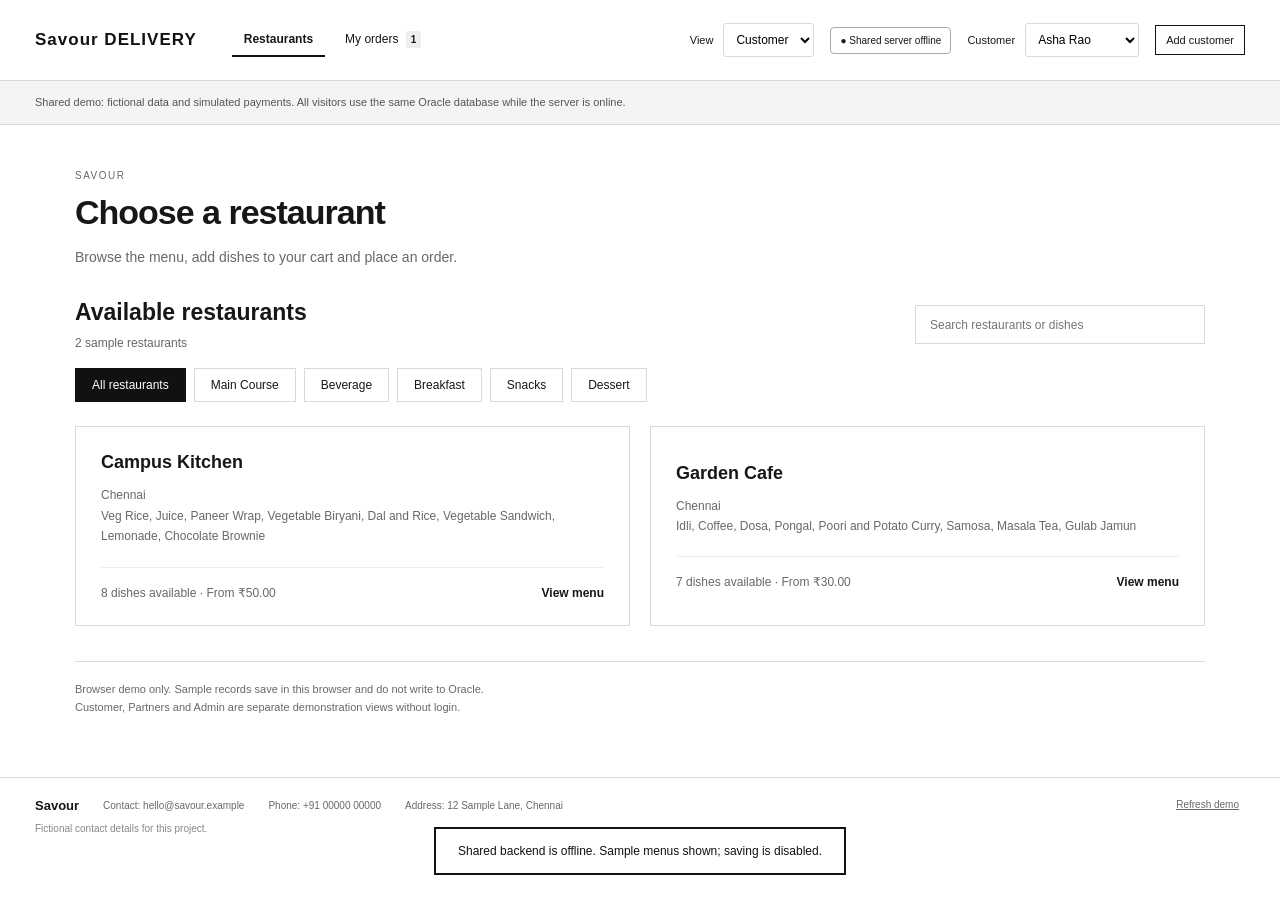
==== commit becd8e60: "Rename public site to Savour DELIVERY" ====
--- a/index.html
+++ b/index.html
@@ -1,5 +1,5 @@
 <!doctype html>
-<html lang="en"><head><meta charset="UTF-8"><meta name="viewport" content="width=device-width,initial-scale=1"><title>Savour</title><link rel="stylesheet" href="style.css?v=shared-7"></head><body>
-<header><a class="brand" href="#">Savour</a><nav><button data-view="browse" class="active">Restaurants</button><button data-view="orders">My orders <b id="order-count">0</b></button><button data-view="kitchen" hidden>Admin</button><button data-view="delivery" hidden>Partners</button></nav><div class="header-right"><label>View <select id="role" aria-label="View"><option value="customer">Customer</option><option value="partner">Partners</option><option value="admin">Admin</option></select></label><span id="connection" class="connection">Connecting…</span><label id="customer-control">Customer <select id="customer" aria-label="Customer"></select></label><label id="partner-control" hidden>Partner <select id="partner-profile" aria-label="Partner"></select></label><button id="add-profile" class="secondary">Add customer</button></div></header>
+<html lang="en"><head><meta charset="UTF-8"><meta name="viewport" content="width=device-width,initial-scale=1"><title>Savour DELIVERY</title><link rel="stylesheet" href="style.css?v=shared-7"></head><body>
+<header><a class="brand" href="#">Savour DELIVERY</a><nav><button data-view="browse" class="active">Restaurants</button><button data-view="orders">My orders <b id="order-count">0</b></button><button data-view="kitchen" hidden>Admin</button><button data-view="delivery" hidden>Partners</button></nav><div class="header-right"><label>View <select id="role" aria-label="View"><option value="customer">Customer</option><option value="partner">Partners</option><option value="admin">Admin</option></select></label><span id="connection" class="connection">Connecting…</span><label id="customer-control">Customer <select id="customer" aria-label="Customer"></select></label><label id="partner-control" hidden>Partner <select id="partner-profile" aria-label="Partner"></select></label><button id="add-profile" class="secondary">Add customer</button></div></header>
 <div class="demo-notice">Shared demo: fictional data and simulated payments. All visitors use the same Oracle database while the server is online.</div><main id="main"></main><footer><div class="company-contact"><strong>Savour</strong><span>Contact: hello@savour.example</span><span>Phone: +91 00000 00000</span><span>Address: 12 Sample Lane, Chennai</span><small>Fictional contact details for this project.</small></div><button id="refresh">Refresh demo</button></footer>
 <dialog id="checkout"><form id="checkout-form"><div class="dialog-heading"><h2>Delivery details</h2><button type="button" class="close" aria-label="Close checkout">×</button></div><p class="muted">Check your order and enter the delivery address.</p><label>Delivery address<input name="address" required maxlength="200" placeholder="Building, block and gate"></label><div class="form-row"><label>City<input name="city" required maxlength="80" value="Chennai"></label><label>Postal code<input name="postal" required maxlength="12" placeholder="600001"></label></div><label>Payment method<select name="method"><option value="CASH">Cash on delivery</option><option value="ONLINE">Online — simulated payment</option></select></label><div id="checkout-summary"></div><p class="fine">This project records simulated payments. It does not process real payments.</p><button type="submit" class="primary full">Place order</button></form></dialog><dialog id="profile-dialog"><form id="profile-form"><div class="dialog-heading"><h2 id="profile-heading">Add customer</h2><button type="button" id="close-profile" class="close" aria-label="Close profile form">×</button></div><p class="muted">Create a profile or add this role to an existing person.</p><label>Profile<select id="existing-profile" name="existing"><option value="">Create a new person</option></select></label><label>Role<select id="profile-role" name="role" aria-label="New user role"><option value="customer">Customer</option><option value="partner">Delivery partner</option><option value="both">Both</option></select></label><label>Your name<input id="profile-name" name="name" required maxlength="100" placeholder="Enter a name"></label><label id="transport-control" hidden>Transport<select name="transport"><option value="MOTORBIKE">Motorbike</option><option value="BICYCLE">Bicycle</option><option value="CAR">Car</option><option value="WALK">On foot</option></select></label><p class="fine">Names are not unique. Every person receives an ID. A person may have both customer and partner roles.</p><button type="submit" class="primary full">Save profile</button></form></dialog><dialog id="food-dialog"><form id="food-form"><div class="dialog-heading"><h2>Add food</h2><button id="close-food" type="button" class="close" aria-label="Close food form">×</button></div><p class="muted">Add a dish to a restaurant's menu.</p><label>Restaurant<select id="food-restaurant" name="restaurant" aria-label="Food restaurant"></select></label><label>Food name<input name="name" required maxlength="120" placeholder="For example, Vegetable Pulao"></label><label>Category<input name="category" required maxlength="60" placeholder="For example, Main Course"></label><label>Price (₹)<input name="price" type="number" min="0.01" max="99999999.99" step="0.01" required></label><label class="availability-option"><input name="available" type="checkbox" value="1" checked> Available to order</label><button class="primary full" type="submit">Save food</button></form></dialog><dialog id="restaurant-dialog"><form id="restaurant-form"><div class="dialog-heading"><h2>Add restaurant</h2><button id="close-restaurant" type="button" class="close" aria-label="Close restaurant form">×</button></div><p class="muted">Create a restaurant, then add dishes to its menu.</p><label>Restaurant name<input name="name" required maxlength="120"></label><label>Address<input name="address" required maxlength="200"></label><div class="form-row"><label>City<input name="city" required maxlength="80" value="Chennai"></label><label>Postal code<input name="postal" required maxlength="12"></label></div><label>Phone (optional)<input name="phone" type="tel" maxlength="20"></label><button type="submit" class="primary full">Save restaurant</button></form></dialog><div id="toast" role="status" aria-live="polite"></div><script src="backend-config.js?v=shared-7"></script><script src="app.js?v=shared-7"></script></body></html>
